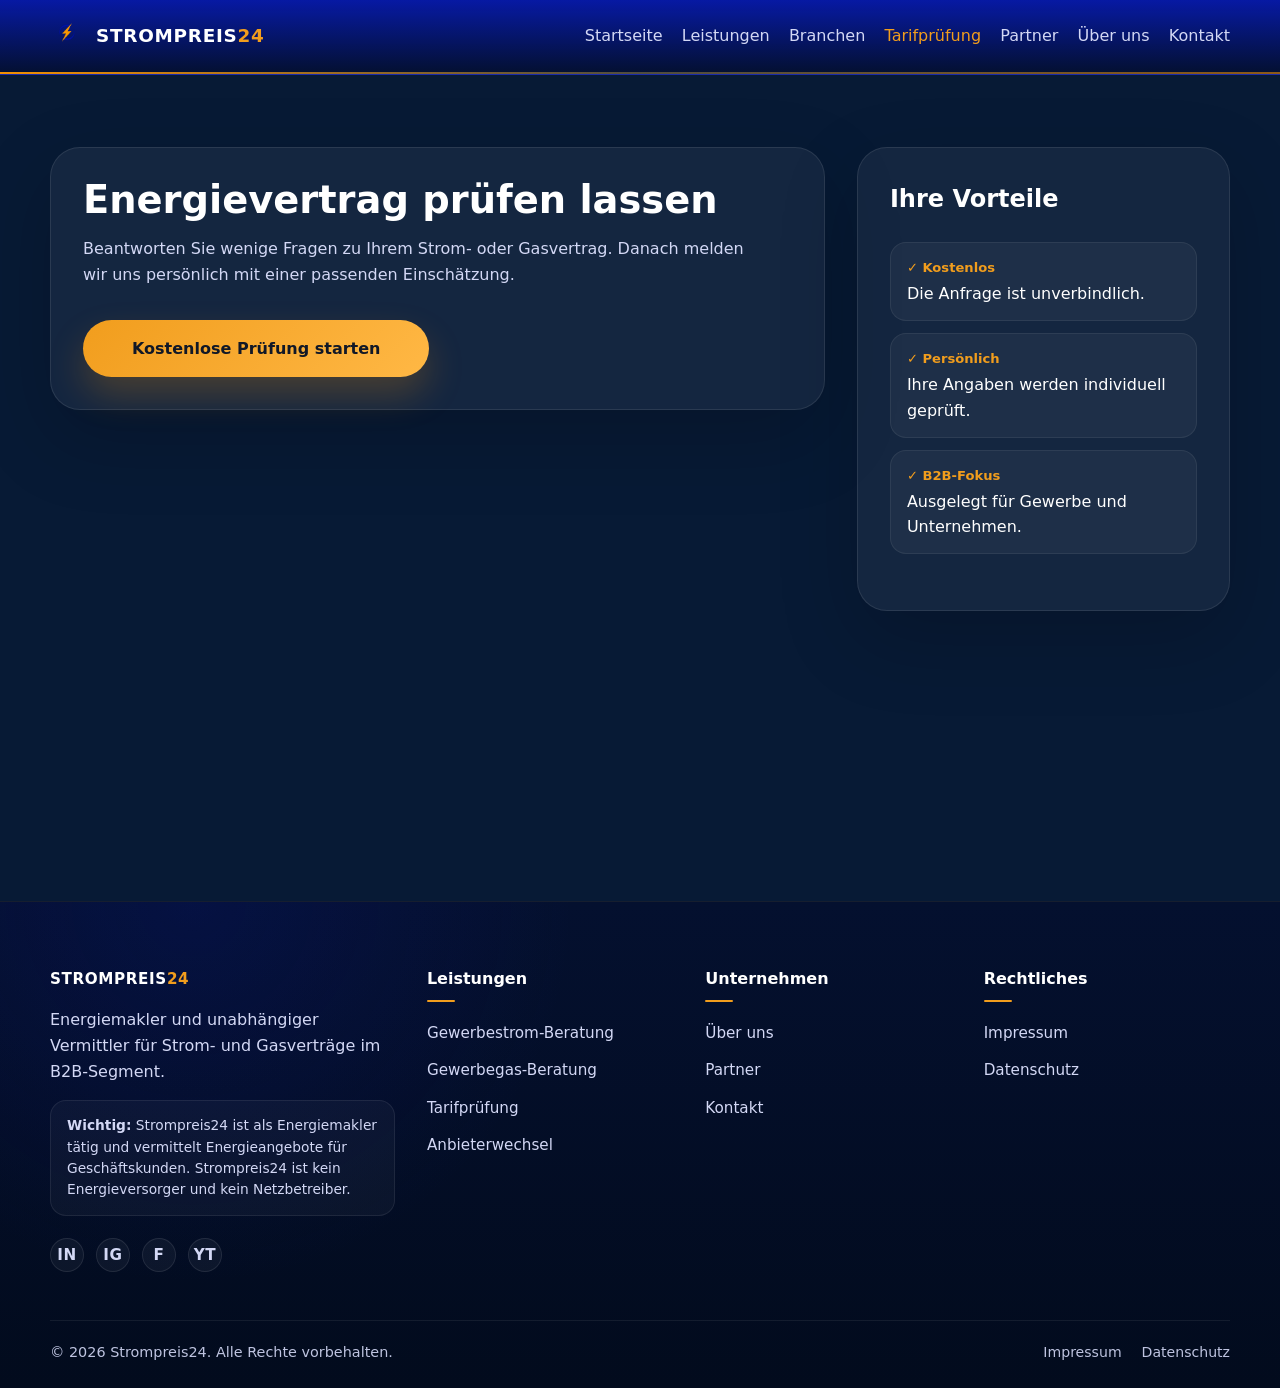
==== tarifpruefung.html @ 6628394e "Initial commit" ====
<!DOCTYPE html>
<html lang="de">
<head>
  <meta charset="UTF-8">
  <meta name="viewport" content="width=device-width, initial-scale=1.0">
  <title>Strompreis24 | Tarifprüfung für Geschäftskunden</title>
  <link rel="stylesheet" href="assets/css/style.css">
</head>
<body data-page="tarifpruefung">
  <header class="site-header">
    <div class="container header-inner">
      <a href="index.html" class="brand" aria-label="Strompreis24 Startseite">
        <img src="assets/img/logo-strompreis24-icon.png" alt="Strompreis24 Icon" class="brand-logo-icon">
        <span class="brand-wordmark">
          <span class="brand-wordmark-main">STROMPREIS</span><span class="brand-wordmark-accent">24</span>
        </span>
      </a>
      <button class="nav-toggle" aria-label="Navigation öffnen" aria-expanded="false">
        <span></span>
        <span></span>
        <span></span>
      </button>
      <nav class="site-nav" aria-label="Hauptnavigation">
  <ul>
    <li><a href="index.html">Startseite</a></li>

    <li class="nav-item has-dropdown">
      <a href="leistungen.html" class="nav-link">Leistungen</a>

      <div class="mega-menu">
        <div class="mega-column">
          <h3>Energieberatung</h3>
          <a href="leistungen.html">Gewerbestrom-Beratung</a>
          <a href="leistungen.html">Gewerbegas-Beratung</a>
          <a href="leistungen.html">Stromtarifprüfung für Unternehmen</a>
          <a href="leistungen.html">Gasvertrag prüfen lassen</a>
        </div>

        <div class="mega-column">
          <h3>Optimierung & Wechsel</h3>
          <a href="leistungen.html">Energievertragsoptimierung</a>
          <a href="leistungen.html">Gewerbestrom-Anbieterwechsel</a>
          <a href="leistungen.html">Gewerbegas-Anbieterwechsel</a>
        </div>

        <div class="mega-column">
          <h3>Erweiterte Lösungen</h3>
          <a href="leistungen.html">Photovoltaik-Beratung</a>
          <a href="leistungen.html">Industriespeicher-Beratung</a>
          <a href="leistungen.html">Individuelle B2B-Anfrage</a>
          <a href="leistungen.html" class="mega-cta">Alle Leistungen ansehen →</a>
        </div>
      </div>
    </li>

    <li class="nav-item has-dropdown">
      <a href="branchen.html" class="nav-link">Branchen</a>

      <div class="mega-menu mega-menu-small">
        <div class="mega-column">
          <h3>Zielgruppen</h3>
          <a href="branchen.html">Gewerbe</a>
          <a href="branchen.html">Industrie</a>
          <a href="branchen.html">Handwerk</a>
          <a href="branchen.html">Einzelhandel</a>
        </div>

        <div class="mega-column">
          <h3>Immobilien & Standorte</h3>
          <a href="branchen.html">Immobilienverwaltungen</a>
          <a href="branchen.html">Büro- und Verwaltungsgebäude</a>
          <a href="branchen.html">Filialunternehmen</a>
          <a href="branchen.html">Energieintensive Betriebe</a>
          <a href="branchen.html" class="mega-cta">Alle Branchen ansehen →</a>
        </div>
      </div>
    </li>

    <li class="nav-item has-dropdown">
      <a href="tarifpruefung.html" class="nav-link">Tarifprüfung</a>

      <div class="mega-menu mega-menu-compact">
        <div class="mega-column">
          <h3>Vertragsprüfung</h3>
          <a href="tarifpruefung.html">Stromvertrag prüfen lassen</a>
          <a href="tarifpruefung.html">Gasvertrag prüfen lassen</a>
          <a href="tarifpruefung.html">Neuantrag oder Vertragswechsel</a>
        </div>

        <div class="mega-column">
          <h3>Analyse & Vermittlung</h3>
          <a href="tarifpruefung.html">Verbrauchsdaten analysieren</a>
          <a href="tarifpruefung.html">Anbieterangebote vergleichen lassen</a>
          <a href="tarifpruefung.html">Kostenlose Vertragsprüfung anfragen</a>
          <a href="tarifpruefung.html" class="mega-cta">Vertragsprüfung starten →</a>
        </div>
      </div>
    </li>

    <li><a href="vertriebspartner.html">Partner</a></li>
    <li><a href="ueber-uns.html">Über uns</a></li>
    <li><a href="kontakt.html">Kontakt</a></li>
  </ul>
</nav>
    </div>
  </header>

  <main>
  <section class="section section-light funnel-section">
    <div class="container">
      <div class="funnel-layout" id="energyFunnel">
        <div class="funnel-card">
          <div class="funnel-progress-top" hidden>
            <span id="funnelStepLabel">Schritt 1 von 6</span>
            <div class="funnel-progress-track">
              <div class="funnel-progress-bar" id="funnelProgressBar"></div>
            </div>
          </div>

          <div class="funnel-content" id="funnelContent">
            <h1>Energievertrag prüfen lassen</h1>
            <p>
              Beantworten Sie wenige Fragen zu Ihrem Strom- oder Gasvertrag.
  Danach melden wir uns persönlich mit einer passenden Einschätzung.
            </p>

            <div class="funnel-options">
              <button type="button" class="button button-primary button-large funnel-start-button" data-next="energy" data-value="start">
                Kostenlose Prüfung starten
              </button>
            </div>
          </div>

          <div class="funnel-nav" hidden>
            <button type="button" class="button button-secondary" id="funnelBack" disabled>Zurück</button>
            <button type="button" class="button button-primary" id="funnelNext">Weiter</button>
          </div>
        </div>

        <aside class="funnel-summary funnel-benefits">
          <h2>Ihre Vorteile</h2>

          <div class="summary-list">
            <div class="summary-item">
              <strong>✓ Kostenlos</strong>
              <span>Die Anfrage ist unverbindlich.</span>
            </div>

            <div class="summary-item">
              <strong>✓ Persönlich</strong>
              <span>Ihre Angaben werden individuell geprüft.</span>
            </div>

            <div class="summary-item">
              <strong>✓ B2B-Fokus</strong>
              <span>Ausgelegt für Gewerbe und Unternehmen.</span>
            </div>
          </div>
        </aside>
      </div>
    </div>
  </section>
</main>

  <footer class="site-footer section-dark">
  <div class="container footer-grid">
    <div class="footer-brand">
      <a href="index.html" class="footer-logo">
        <span class="footer-logo-main">STROMPREIS</span><span class="footer-logo-accent">24</span>
      </a>

      <p>Energiemakler und unabhängiger Vermittler für Strom- und Gasverträge im B2B-Segment.</p>

      <p class="disclaimer">
        <strong>Wichtig:</strong> Strompreis24 ist als Energiemakler tätig und vermittelt Energieangebote für Geschäftskunden. Strompreis24 ist kein Energieversorger und kein Netzbetreiber.
      </p>

      <div class="footer-socials" aria-label="Social Media Links">
        <a href="#" aria-label="LinkedIn" class="social-link">in</a>
        <a href="#" aria-label="Instagram" class="social-link">ig</a>
        <a href="#" aria-label="Facebook" class="social-link">f</a>
        <a href="#" aria-label="YouTube" class="social-link">yt</a>
      </div>
    </div>

    <div>
      <h3>Leistungen</h3>
      <ul>
        <li><a href="leistungen.html">Gewerbestrom-Beratung</a></li>
        <li><a href="leistungen.html">Gewerbegas-Beratung</a></li>
        <li><a href="tarifpruefung.html">Tarifprüfung</a></li>
        <li><a href="leistungen.html">Anbieterwechsel</a></li>
      </ul>
    </div>

    <div>
      <h3>Unternehmen</h3>
      <ul>
        <li><a href="ueber-uns.html">Über uns</a></li>
        <li><a href="vertriebspartner.html">Partner</a></li>
        <li><a href="kontakt.html">Kontakt</a></li>
      </ul>
    </div>

    <div>
      <h3>Rechtliches</h3>
      <ul>
        <li><a href="impressum.html">Impressum</a></li>
        <li><a href="datenschutz.html">Datenschutz</a></li>
      </ul>
    </div>
  </div>

  <div class="container footer-bottom">
    <p>© 2026 Strompreis24. Alle Rechte vorbehalten.</p>

    <div class="footer-legal-links">
      <a href="impressum.html">Impressum</a>
      <a href="datenschutz.html">Datenschutz</a>
    </div>
  </div>
</footer>

  <script src="assets/js/main.js"></script>
</body>
</html>
---- assets/css/style.css ----
:root {
  --ci-blue: #0c189b;
  --ci-blue-dark: #06153d;
  --ci-blue-deep: #04102f;
  --ci-orange: #f19d1d;
  --ci-yellow: #d8dc00;
  --ci-white: #ffffff;
  --ci-dark: #111827;

  --bg: var(--ci-blue-deep);
  --bg-dark: var(--ci-blue-dark);
  --surface: #0b2a76;
  --surface-soft: #102f87;
  --text: var(--ci-white);
  --text-muted: #d3d8f5;
  --accent: var(--ci-orange);
  --accent-strong: #ffb347;
  --accent-alt: #ffd15d;
  --border: rgba(255, 255, 255, 0.08);
  --shadow: 0 28px 80px rgba(0, 0, 0, 0.18);
}

* {
  box-sizing: border-box;
}

html {
  scroll-behavior: smooth;
}

body {
  margin: 0;
  font-family: Inter, ui-sans-serif, system-ui, -apple-system, BlinkMacSystemFont, "Segoe UI", sans-serif;
  background: linear-gradient(180deg, var(--ci-blue-dark) 0%, var(--ci-blue-deep) 100%);
  color: var(--text);
  line-height: 1.6;
}

img {
  max-width: 100%;
  display: block;
}

a {
  color: inherit;
  text-decoration: none;
}

button,
input,
select,
textarea {
  font: inherit;
}

.container {
  width: min(1180px, calc(100% - 2rem));
  margin: 0 auto;
}

.site-header {
  position: sticky;
  top: 0;
  z-index: 20;
  backdrop-filter: blur(14px);
  background: linear-gradient(180deg, rgba(7, 26, 168, 0.96) 0%, rgba(4, 16, 47, 0.92) 100%);
  border-bottom: 1px solid rgba(255, 255, 255, 0.08);
}

.site-header::after {
  content: "";
  display: block;
  height: 2px;
  background: linear-gradient(90deg, rgba(255, 152, 0, 0.95), rgba(255, 217, 93, 0.3), rgba(255, 152, 0, 0.55));
}

.header-inner {
  display: flex;
  align-items: center;
  justify-content: space-between;
  gap: 1rem;
  padding: 0.65rem 0;
  min-height: 72px;
  position: relative;
}

.site-header .brand {
    display: inline-flex;
    align-items: center;
    gap: 0.75rem;
    text-decoration: none;
    background: none;
    border-radius: 0;
    padding: 0;
    box-shadow: none;
    flex-shrink: 0;
  }

  .site-header .brand-logo-icon {
  width: 34px;
  height: 34px;
  object-fit: contain;
  display: block;
  padding: 0;
  border-radius: 0;
  background: transparent;
  box-shadow: none;
}

  .site-header .brand-wordmark {
    display: inline-flex;
    align-items: baseline;
    font-weight: 900;
    letter-spacing: 0.04em;
    line-height: 1;
    font-size: 1.15rem;
  }

  .site-header .brand-wordmark-main {
    color: #ffffff;
  }

  .site-header .brand-wordmark-accent {
    color: var(--ci-orange);
}

.brand-logo {
  width: 180px;
  max-height: 54px;
  object-fit: contain;
  display: block;
}

.brand-text {
  display: none;
}

.menu-toggle,
.nav-toggle {
  display: none;
  border: 0;
  background: transparent;
  cursor: pointer;
  padding: 0.45rem;
  color: var(--text);
  flex-shrink: 0;
}

.menu-toggle span,
.nav-toggle span {
  display: block;
  width: 2rem;
  height: 0.18rem;
  margin: 0.4rem 0;
  background: var(--text);
  transition: transform 0.25s ease, opacity 0.25s ease;
}

.menu-toggle.open span:nth-child(1),
.nav-toggle.open span:nth-child(1) {
  transform: rotate(45deg) translateY(0.8rem);
}

.menu-toggle.open span:nth-child(2),
.nav-toggle.open span:nth-child(2) {
  opacity: 0;
}

.menu-toggle.open span:nth-child(3),
.nav-toggle.open span:nth-child(3) {
  transform: rotate(-45deg) translateY(-0.8rem);
}

.site-nav,
.main-nav {
  display: flex;
  flex-grow: 1;
  justify-content: flex-end;
}

.site-nav ul,
.main-nav ul {
  display: flex;
  gap: 1.2rem;
  list-style: none;
  margin: 0;
  padding: 0;
}

.site-nav a,
.main-nav a {
  color: var(--text-muted);
  transition: color 0.2s ease, transform 0.2s ease;
}

.site-nav a:hover,
.main-nav a:hover,
.site-nav a.active,
.main-nav a.active {
  color: var(--accent);
}


.nav-toggle {
  display: none;
  border: 0;
  background: transparent;
  cursor: pointer;
  padding: 0.5rem;
  color: var(--text);
  flex-shrink: 0;
}

.nav-toggle span {
  display: block;
  width: 2rem;
  height: 0.18rem;
  margin: 0.4rem 0;
  background: var(--text);
  transition: transform 0.3s ease;
}

.nav-toggle.open span:nth-child(1) {
  transform: rotate(45deg) translateY(0.8rem);
}

.nav-toggle.open span:nth-child(2) {
  opacity: 0;
}

.nav-toggle.open span:nth-child(3) {
  transform: rotate(-45deg) translateY(-0.8rem);
}

.site-nav {
  display: flex;
  flex-grow: 1;
  justify-content: flex-end;
}

.site-nav ul {
  display: flex;
  gap: 1.2rem;
  list-style: none;
  margin: 0;
  padding: 0;
}

.site-nav a {
  color: var(--text-muted);
  transition: color 0.2s ease;
}

.site-nav a:hover,
.site-nav a.active {
  color: var(--accent);
}

.section {
  padding: 4.5rem 0;
}

.section-light {
  background: #071a35;
}

.section-dark {
  background: #021127;
}

.hero {
  padding-top: 5rem;
  padding-bottom: 5rem;
}

.hero-grid {
  display: grid;
  grid-template-columns: 1.2fr 0.8fr;
  gap: 2rem;
  align-items: center;
}

.hero-copy {
  max-width: 540px;
}

.eyebrow {
  display: inline-flex;
  align-items: center;
  gap: 0.5rem;
  color: var(--accent);
  text-transform: uppercase;
  letter-spacing: 0.16em;
  font-size: 0.8rem;
  margin-bottom: 1rem;
}

.hero h1 {
  font-size: clamp(2.6rem, 4vw, 4rem);
  margin: 0;
  line-height: 1.02;
}

.hero p {
  margin: 1.5rem 0 2rem;
  max-width: 44rem;
  color: var(--text-muted);
}

.hero-actions {
  display: flex;
  flex-wrap: wrap;
  gap: 1rem;
}

.button {
  display: inline-flex;
  align-items: center;
  justify-content: center;
  border-radius: 999px;
  padding: 1rem 1.8rem;
  font-weight: 700;
  transition: transform 0.2s ease, box-shadow 0.2s ease;
  border: none;
  cursor: pointer;
}

.button:hover {
  transform: translateY(-2px);
}

.button-primary {
  background: linear-gradient(135deg, var(--ci-orange), #ffb845);
  color: var(--ci-dark);
  box-shadow: 0 18px 36px rgba(255, 152, 0, 0.22);
}

.button-primary:hover,
.button-primary:focus-visible {
  background: linear-gradient(135deg, #e57600, #ffc06c);
  transform: translateY(-1px);
}

.button-secondary {
  background: transparent;
  border: 1px solid rgba(255, 255, 255, 0.14);
  color: var(--text);
}

.button-secondary:hover,
.button-secondary:focus-visible {
  background: rgba(255, 255, 255, 0.08);
}


.button-large {
  min-width: 240px;
}

.hero-card {
  background: rgba(255, 255, 255, 0.04);
  border: 1px solid rgba(255, 255, 255, 0.08);
  border-radius: 30px;
  padding: 2rem;
  box-shadow: var(--shadow);
}

.card-highlights {
  display: grid;
  gap: 1.2rem;
}

.card-highlights h3 {
  margin: 0 0 0.5rem;
}

.card-highlights p {
  margin: 0;
  color: var(--text-muted);
}

.card-stats {
  display: grid;
  grid-template-columns: repeat(2, minmax(0, 1fr));
  gap: 1rem;
  margin-top: 2rem;
}

.card-stats div {
  background: rgba(255, 255, 255, 0.06);
  padding: 1rem;
  border-radius: 20px;
}

.card-stats strong {
  display: block;
  font-size: 1.65rem;
  margin-bottom: 0.35rem;
}

.section-intro {
  text-align: center;
  max-width: 720px;
  margin: 0 auto 3rem;
}

.section-intro h2 {
  margin: 1rem 0 0.75rem;
  font-size: clamp(2.2rem, 3vw, 3rem);
}

.section-intro p {
  margin: 0;
  color: var(--text-muted);
}

.feature-grid,
.benefits-grid,
.testimonials-grid,
.offer-grid,
.comparison-grid,
.stats-grid,
.form-grid,
.values-grid,
.contact-grid {
  display: grid;
  gap: 1.5rem;
}

.feature-grid,
.offer-grid,
.comparison-grid,
.benefits-grid,
.testimonials-grid,
.stats-grid,
.values-grid {
  grid-template-columns: repeat(3, minmax(0, 1fr));
}

.comparison-grid,
.contact-grid {
  grid-template-columns: repeat(2, minmax(0, 1fr));
}

.form-grid {
  grid-template-columns: 1.1fr 0.9fr;
  align-items: start;
}

.offer-card,
.comparison-card,
.feature-card,
.benefit-card,
.testimonial-card,
.process-card,
.process-step,
.cta-banner,
.footer-grid > div,
.form-card,
.highlight-card,
.map-placeholder,
.values-card {
  background: rgba(255, 255, 255, 0.05);
  border: 1px solid rgba(255, 255, 255, 0.08);
  border-radius: 28px;
  padding: 2rem;
}

.offer-card h3,
.comparison-card h3,
.feature-card h3,
.benefit-card h3,
.testimonial-card h3,
.values-card h3,
.highlight-card h3 {
  margin-top: 0;
}

.offer-card p,
.comparison-card p,
.feature-card p,
.benefit-card p,
.testimonial-card p,
.values-card p,
.highlight-card p {
  color: var(--text-muted);
}

.comparison-card {
  display: grid;
  gap: 1rem;
}

.comparison-card span {
  display: inline-flex;
  padding: 0.35rem 0.8rem;
  background: rgba(255, 152, 0, 0.14);
  color: var(--accent);
  border-radius: 999px;
  font-size: 0.9rem;
  width: fit-content;
}

.stats-grid {
  grid-template-columns: repeat(4, minmax(0, 1fr));
}

.form-card {
  position: sticky;
  top: 1.5rem;
  align-self: start;
}

.form-card > h2 {
  margin-top: 0;
}

.form-grid input,
.form-grid select,
.form-grid textarea,
.form-card input,
.form-card select,
.form-card textarea,
.form-field input,
.form-field select,
.form-field textarea {
  width: 100%;
  border: 1px solid rgba(255, 255, 255, 0.14);
  border-radius: 18px;
  background: rgba(255, 255, 255, 0.04);
  color: var(--text);
  padding: 1rem 1.1rem;
  margin-top: 0.75rem;
}

.form-field label {
  display: block;
  font-weight: 600;
}

.form-field textarea {
  min-height: 130px;
  resize: vertical;
}

.form-row,
.checkbox-field {
  display: grid;
  gap: 0.75rem;
  margin-bottom: 1rem;
}

.checkbox-field label {
  display: inline-flex;
  align-items: center;
  gap: 0.75rem;
  font-weight: 500;
  color: var(--text-muted);
}

.checkbox-field input[type="checkbox"] {
  width: 1rem;
  height: 1rem;
  accent-color: var(--accent);
}

.form-success {
  margin-top: 1.2rem;
  padding: 1.25rem 1.5rem;
  border-radius: 22px;
  background: rgba(45, 125, 210, 0.16);
  border: 1px solid rgba(55, 179, 255, 0.22);
  color: #d3f7ff;
}

.plan-toggle {
  display: flex;
  flex-wrap: wrap;
  gap: 0.75rem;
  margin-bottom: 2rem;
}

.plan-toggle button {
  flex: 1;
  min-width: 10rem;
  border: 1px solid rgba(255, 255, 255, 0.12);
  background: rgba(255, 255, 255, 0.04);
  color: var(--text);
  border-radius: 999px;
  padding: 1rem 1.2rem;
  cursor: pointer;
  transition: background 0.2s ease, border-color 0.2s ease;
}

.plan-toggle button.active {
  background: rgba(255, 152, 0, 0.18);
  border-color: rgba(255, 152, 0, 0.36);
  color: var(--accent);
}

.map-placeholder {
  min-height: 280px;
  display: grid;
  place-items: center;
  text-align: center;
  color: var(--text-muted);
}

.map-placeholder::before {
  content: "Kartenplatzhalter";
  font-weight: 700;
  letter-spacing: 0.08em;
}

.values-grid {
  grid-template-columns: repeat(2, minmax(0, 1fr));
}

.values-card {
  min-height: 210px;
}

.highlight-card {
  display: flex;
  flex-direction: column;
  justify-content: center;
  gap: 1rem;
}

.highlight-card strong {
  font-size: 2.1rem;
  display: block;
}

.page-footer-note {
  margin-top: 1rem;
  color: var(--text-muted);
  font-size: 0.95rem;
}

/* Page Header */
.page-header {
  background: linear-gradient(135deg, #021a35 0%, #031a38 100%);
  padding: 4rem 0;
  text-align: center;
}

.page-header h1 {
  margin: 0 0 0.5rem;
  font-size: clamp(2rem, 5vw, 3.5rem);
}

.page-header p {
  color: var(--text-muted);
  margin: 0;
}

/* B2B Components */
.badge-group {
  display: grid;
  gap: 1.2rem;
}

.badge {
  background: rgba(255, 255, 255, 0.05);
  border: 1px solid rgba(255, 255, 255, 0.08);
  border-radius: 20px;
  padding: 1.5rem;
}

.badge strong {
  display: block;
  color: var(--accent);
  margin-bottom: 0.5rem;
}

.badge p {
  margin: 0;
  color: var(--text-muted);
  font-size: 0.95rem;
}

/* Service Cards */
.services-grid,
.branches-grid {
  display: grid;
  grid-template-columns: repeat(3, minmax(0, 1fr));
  gap: 1.5rem;
}

.service-card,
.branch-card {
  background: rgba(255, 255, 255, 0.04);
  border: 1px solid rgba(255, 255, 255, 0.08);
  border-radius: 24px;
  padding: 2rem;
  display: flex;
  flex-direction: column;
  gap: 1rem;
}

.service-card h3,
.branch-card h3 {
  margin: 0;
  font-size: 1.3rem;
}

.service-card p,
.branch-card p {
  color: var(--text-muted);
  margin: 0;
  flex-grow: 1;
}

.button-small {
  align-self: flex-start;
  padding: 0.75rem 1.5rem;
  font-size: 0.95rem;
}

/* Split Content */
.split-content {
  display: grid;
  grid-template-columns: 1fr 1fr;
  gap: 2rem;
  align-items: center;
}

.split-content.reverse {
  grid-template-columns: 1fr 1fr;
  direction: rtl;
}

.split-content.reverse > * {
  direction: ltr;
}

.highlight-box {
  background: rgba(255, 255, 255, 0.05);
  border: 1px solid rgba(255, 255, 255, 0.08);
  border-radius: 24px;
  padding: 2rem;
}

.highlight-box h3 {
  margin-top: 0;
  font-size: 1.3rem;
}

.highlight-box ul {
  margin: 1rem 0 0;
  padding-left: 1.5rem;
}

.highlight-box li {
  margin-bottom: 0.8rem;
  color: var(--text-muted);
  line-height: 1.6;
}

/* Notice Box */
.notice {
  background: rgba(255, 152, 0, 0.1);
  border: 1px solid rgba(255, 152, 0, 0.22);
  border-radius: 24px;
  padding: 2rem;
  text-align: center;
}

.notice h3 {
  margin-top: 0;
  color: var(--accent);
}

.notice p {
  color: var(--text-muted);
  margin: 0;
}

/* Checkbox Group */
.checkbox-group {
  display: grid;
  gap: 0.75rem;
  margin-top: 0.75rem;
}

.checkbox-group label {
  display: flex;
  align-items: center;
  gap: 0.75rem;
  font-weight: 500;
  color: var(--text);
}

.checkbox-group input[type="checkbox"] {
  width: 1.1rem;
  height: 1.1rem;
  accent-color: var(--accent);
  cursor: pointer;
}

/* Optional Text */
.optional {
  font-size: 0.85rem;
  color: var(--text-muted);
  font-weight: normal;
}

/* Hero Subtitle */
.hero-subtitle {
  font-size: 1.5rem;
  margin: 0.5rem 0 1rem;
  color: var(--accent);
  font-weight: 600;
}

/* Disclaimer */
.disclaimer {
  font-size: 0.9rem;
  margin-top: 1rem;
}

@media (max-width: 980px) {
  .form-grid,
  .values-grid,
  .comparison-grid,
  .contact-grid,
  .split-content,
  .split-content.reverse {
    grid-template-columns: 1fr;
  }

  .services-grid,
  .branches-grid {
    grid-template-columns: repeat(2, minmax(0, 1fr));
  }

  .stats-grid {
    grid-template-columns: repeat(2, minmax(0, 1fr));
  }
}

@media (max-width: 760px) {
  .nav-toggle {
    display: flex;
    align-items: center;
    justify-content: center;
    gap: 0.4rem;
    flex-direction: column;
  }
.site-header .brand-logo-icon {
  width: 30px;
  height: 30px;
  object-fit: contain;
  display: block;
  padding: 0;
  border-radius: 0;
  background: transparent;
  box-shadow: none;
}
  .site-nav {
    position: absolute;
    top: 100%;
    left: 0;
    right: 0;
    background: rgba(3, 26, 56, 0.95);
    border-bottom: 1px solid rgba(255, 255, 255, 0.08);
    padding: 1.5rem 0;
    display: none;
    max-height: 0;
    overflow: hidden;
    transition: max-height 0.3s ease;
  }

  .site-nav.open {
    display: flex;
    max-height: 500px;
  }

  .site-nav ul {
    flex-direction: column;
    gap: 0;
    width: 100%;
  }

  .site-nav li {
    border-bottom: 1px solid rgba(255, 255, 255, 0.04);
  }

  .site-nav a {
    display: block;
    padding: 1rem;
    padding-left: 2rem;
  }

  .site-header .brand {
    padding: 0;
    border-radius: 0;
  }

  

  .site-header .brand-wordmark {
    font-size: 1rem;
  }

  .brand-logo {
    width: 135px;
    max-height: 44px;
    object-fit: contain;
  }

  .header-inner {
    padding: 0.65rem 0;
    min-height: 68px;
  }

  .hero-grid,
  .footer-grid,
  .feature-grid,
  .offer-grid,
  .comparison-grid,
  .benefits-grid,
  .testimonials-grid,
  .form-grid,
  .values-grid,
  .contact-grid,
  .split-content,
  .split-content.reverse,
  .services-grid,
  .branches-grid {
    grid-template-columns: 1fr;
  }

  .form-card {
    position: static;
    top: auto;
  }

  .button {
    width: 100%;
  }

  .button-small {
    width: 100%;
  }

  .page-header {
    padding: 2.5rem 0;
  }

  .page-header h1 {
    font-size: 1.8rem;
  }
}

@media (max-width: 520px) {
  .hero h1 {
    font-size: 2.4rem;
  }

  .cta-banner {
    flex-direction: column;
    align-items: stretch;
  }
}
/* Manual Mega Dropdown - Leistungen */
.site-header {
  position: sticky;
  top: 0;
  z-index: 1000;
}

.header-inner {
  position: relative;
}

.nav-item {
  position: relative;
}

.has-dropdown {
  display: inline-flex;
  align-items: center;
}

.mega-menu {
  position: absolute;
  top: calc(100% + 22px);
  left: 50%;
  transform: translateX(-50%) translateY(10px);
  width: min(920px, calc(100vw - 48px));
  background: #ffffff;
  color: #111827;
  border-radius: 18px;
  padding: 28px;
  display: grid;
  grid-template-columns: repeat(3, 1fr);
  gap: 24px;
  box-shadow: 0 24px 70px rgba(0, 0, 0, 0.28);
  border: 1px solid rgba(12, 24, 155, 0.12);
  opacity: 0;
  visibility: hidden;
  pointer-events: none;
  transition: opacity 0.18s ease, transform 0.18s ease, visibility 0.18s ease;
}

.has-dropdown:hover .mega-menu,
.has-dropdown:focus-within .mega-menu {
  opacity: 1;
  visibility: visible;
  pointer-events: auto;
  transform: translateX(-50%) translateY(0);
}

.mega-column h3 {
  color: #0c189b;
  font-size: 0.9rem;
  margin-bottom: 14px;
  font-weight: 800;
}

.mega-column a {
  display: block;
  color: #27324a;
  text-decoration: none;
  padding: 8px 0;
  font-size: 0.95rem;
  line-height: 1.35;
}

.mega-column a:hover {
  color: #f19d1d;
}

.mega-cta {
  margin-top: 12px;
  color: #f19d1d !important;
  font-weight: 800;
}

/* Mobile: Dropdown im normalen Menü verstecken, damit nichts kaputtgeht */
@media (max-width: 760px) {
  .has-dropdown {
    display: block;
  }

  .mega-menu {
    display: none;
  }
}
/* Smaller Mega Dropdown Variants */
.mega-menu-small,
.mega-menu-compact {
  grid-template-columns: repeat(2, 1fr);
  width: min(680px, calc(100vw - 48px));
}

.mega-menu-compact {
  width: min(620px, calc(100vw - 48px));
}

/* Make dropdowns feel consistent */
.mega-menu::before {
  content: "";
  position: absolute;
  top: -10px;
  left: 50%;
  width: 18px;
  height: 18px;
  background: #ffffff;
  transform: translateX(-50%) rotate(45deg);
  border-left: 1px solid rgba(12, 24, 155, 0.08);
  border-top: 1px solid rgba(12, 24, 155, 0.08);
}

/* Keep dropdown above hero */
.mega-menu {
  z-index: 999;
}

/* Orange active hover line feel */
.has-dropdown > .nav-link {
  position: relative;
}

.has-dropdown:hover > .nav-link::after,
.has-dropdown:focus-within > .nav-link::after {
  content: "";
  position: absolute;
  left: 0;
  right: 0;
  bottom: -8px;
  height: 2px;
  background: #f19d1d;
  border-radius: 999px;
}
/* Footer Upgrade */
.site-footer {
  padding: 4rem 0 1.5rem;
  border-top: 1px solid rgba(255, 255, 255, 0.08);
}

.site-footer .footer-grid {
  display: grid;
  grid-template-columns: 1.4fr 1fr 1fr 1fr;
  gap: 2rem;
  align-items: start;
}

.site-footer .footer-grid > div {
  background: transparent;
  border: 0;
  border-radius: 0;
  padding: 0;
}

.footer-logo {
  display: inline-flex;
  align-items: baseline;
  font-size: 1.35rem;
  font-weight: 900;
  letter-spacing: 0.04em;
  margin-bottom: 1rem;
}

.footer-logo-main {
  color: #ffffff;
}

.footer-logo-accent {
  color: var(--ci-orange);
}

.site-footer h3 {
  margin: 0 0 1rem;
  font-size: 1rem;
  color: #ffffff;
}

.site-footer p {
  margin: 0 0 1rem;
  color: var(--text-muted);
}

.site-footer ul {
  list-style: none;
  margin: 0;
  padding: 0;
}

.site-footer li {
  margin-bottom: 0.65rem;
}

.site-footer a {
  color: var(--text-muted);
  transition: color 0.2s ease;
}

.site-footer a:hover {
  color: var(--ci-orange);
}

.footer-socials {
  display: flex;
  gap: 0.75rem;
  margin-top: 1.25rem;
}

.social-link {
  width: 36px;
  height: 36px;
  display: inline-flex;
  align-items: center;
  justify-content: center;
  border-radius: 999px;
  background: rgba(255, 255, 255, 0.06);
  border: 1px solid rgba(255, 255, 255, 0.1);
  color: var(--text-muted);
  font-size: 0.8rem;
  font-weight: 800;
  text-transform: uppercase;
  transition: background 0.2s ease, color 0.2s ease, transform 0.2s ease;
}

.social-link:hover {
  background: var(--ci-orange);
  color: var(--ci-dark);
  transform: translateY(-2px);
}

.footer-bottom {
  display: flex;
  justify-content: space-between;
  gap: 1rem;
  margin-top: 3rem;
  padding-top: 1.25rem;
  border-top: 1px solid rgba(255, 255, 255, 0.08);
  color: var(--text-muted);
  font-size: 0.9rem;
}

.footer-bottom p {
  margin: 0;
}

.footer-legal-links {
  display: flex;
  gap: 1.25rem;
}

@media (max-width: 760px) {
  .site-footer .footer-grid {
    grid-template-columns: 1fr;
  }

  .footer-bottom {
    flex-direction: column;
  }

  .footer-legal-links {
    flex-wrap: wrap;
  }
}
/* Footer Fine Polish */
.site-footer {
  background:
    radial-gradient(circle at 15% 0%, rgba(12, 24, 155, 0.18), transparent 32%),
    linear-gradient(180deg, #04102f 0%, #020b1d 100%);
}

.footer-brand {
  max-width: 360px;
}

.footer-logo {
  margin-bottom: 1rem;
}

.site-footer .disclaimer {
  margin-top: 1rem;
  padding: 0.9rem 1rem;
  border-radius: 16px;
  background: rgba(255, 255, 255, 0.035);
  border: 1px solid rgba(255, 255, 255, 0.08);
  font-size: 0.86rem;
  line-height: 1.55;
}

.site-footer h3 {
  position: relative;
  padding-bottom: 0.65rem;
  margin-bottom: 1.1rem;
}

.site-footer h3::after {
  content: "";
  position: absolute;
  left: 0;
  bottom: 0;
  width: 28px;
  height: 2px;
  border-radius: 999px;
  background: var(--ci-orange);
}

.site-footer li {
  margin-bottom: 0.75rem;
}

.site-footer a {
  font-size: 0.95rem;
}

.site-footer ul a {
  display: inline-flex;
  transform: translateX(0);
  transition: color 0.2s ease, transform 0.2s ease;
}

.site-footer ul a:hover {
  transform: translateX(3px);
}

.footer-socials {
  margin-top: 1.35rem;
}

.social-link {
  width: 34px;
  height: 34px;
  background: rgba(255, 255, 255, 0.045);
  border-color: rgba(255, 255, 255, 0.09);
  font-size: 0.72rem;
  letter-spacing: 0.04em;
}

.social-link:hover {
  box-shadow: 0 10px 24px rgba(241, 157, 29, 0.18);
}

.footer-bottom {
  opacity: 0.9;
}

.footer-legal-links a {
  font-size: 0.88rem;
}
/* Energy Funnel */
.funnel-section {
  min-height: calc(100vh - 74px);
}

.funnel-layout {
  display: grid;
  grid-template-columns: minmax(0, 1.35fr) minmax(280px, 0.65fr);
  gap: 2rem;
  align-items: start;
}

.funnel-card,
.funnel-summary {
  background: rgba(255, 255, 255, 0.055);
  border: 1px solid rgba(255, 255, 255, 0.09);
  border-radius: 30px;
  padding: 2rem;
  box-shadow: var(--shadow);
}

.funnel-progress-top {
  margin-bottom: 2rem;
}

#funnelStepLabel {
  display: block;
  margin-bottom: 0.75rem;
  color: var(--text-muted);
  font-weight: 700;
}

.funnel-progress-track {
  height: 8px;
  border-radius: 999px;
  overflow: hidden;
  background: rgba(255, 255, 255, 0.1);
}

.funnel-progress-bar {
  width: 16.66%;
  height: 100%;
  border-radius: 999px;
  background: linear-gradient(135deg, var(--ci-orange), #ffb845);
  transition: width 0.25s ease;
}

.funnel-content h1 {
  margin: 0 0 1rem;
  font-size: clamp(2rem, 3vw, 3.2rem);
  line-height: 1.05;
}

.funnel-content p {
  color: var(--text-muted);
  max-width: 680px;
}

.funnel-options {
  display: grid;
  grid-template-columns: repeat(2, minmax(0, 1fr));
  gap: 1rem;
  margin-top: 2rem;
}

.funnel-option {
  border: 1px solid rgba(255, 255, 255, 0.12);
  background: rgba(255, 255, 255, 0.055);
  color: var(--text);
  border-radius: 22px;
  padding: 1.15rem 1.25rem;
  text-align: left;
  cursor: pointer;
  font-weight: 700;
  transition: border-color 0.2s ease, background 0.2s ease, transform 0.2s ease;
}

.funnel-option:hover,
.funnel-option.selected {
  border-color: rgba(241, 157, 29, 0.65);
  background: rgba(241, 157, 29, 0.13);
  transform: translateY(-2px);
}

.funnel-form {
  display: grid;
  gap: 1rem;
  margin-top: 1.5rem;
}

.funnel-form input,
.funnel-form textarea {
  width: 100%;
  border: 1px solid rgba(255, 255, 255, 0.14);
  border-radius: 18px;
  background: rgba(255, 255, 255, 0.045);
  color: var(--text);
  padding: 1rem 1.1rem;
}

.funnel-form textarea {
  min-height: 120px;
  resize: vertical;
}

.funnel-nav {
  display: flex;
  gap: 1rem;
  margin-top: 2rem;
}

.funnel-nav .button {
  width: auto;
}

.funnel-summary {
  position: sticky;
  top: 110px;
}

.funnel-summary h2 {
  margin-top: 0;
}

.summary-list {
  display: grid;
  gap: 0.75rem;
  margin: 1.5rem 0;
}

.summary-item {
  padding: 0.85rem 1rem;
  border-radius: 16px;
  background: rgba(255, 255, 255, 0.045);
  border: 1px solid rgba(255, 255, 255, 0.07);
}

.summary-item strong {
  display: block;
  color: var(--ci-orange);
  font-size: 0.82rem;
  margin-bottom: 0.2rem;
}

@media (max-width: 900px) {
  .funnel-layout {
    grid-template-columns: 1fr;
  }

  .funnel-summary {
    position: static;
  }
}

@media (max-width: 620px) {
  .funnel-options {
    grid-template-columns: 1fr;
  }

  .funnel-card,
  .funnel-summary {
    padding: 1.4rem;
    border-radius: 24px;
  }

  .funnel-nav {
    flex-direction: column;
  }

  .funnel-nav .button {
    width: 100%;
  }
}
.funnel-nav[hidden] {
  display: none !important;
}
.funnel-progress-top[hidden] {
  display: none !important;
}
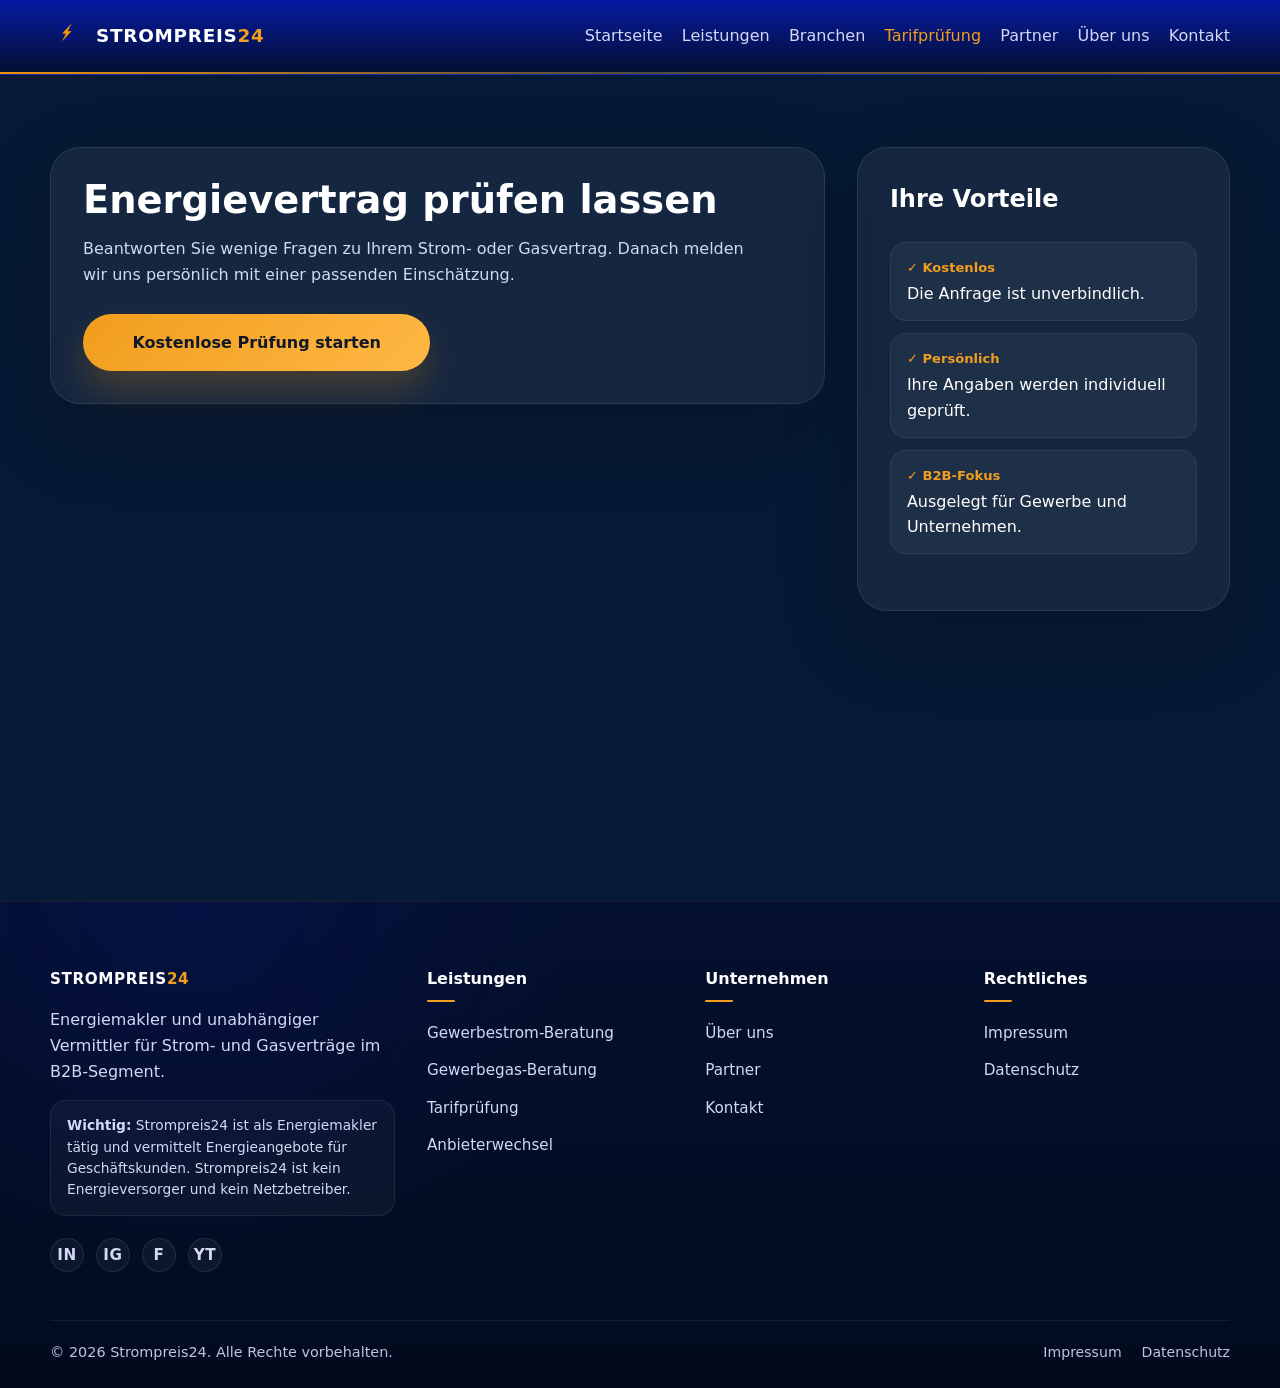
==== commit be65961d: "Update Projekt" ====
--- a/tarifpruefung.html
+++ b/tarifpruefung.html
@@ -117,19 +117,21 @@
             </div>
           </div>
 
-          <div class="funnel-content" id="funnelContent">
-            <h1>Energievertrag prüfen lassen</h1>
-            <p>
-              Beantworten Sie wenige Fragen zu Ihrem Strom- oder Gasvertrag.
-  Danach melden wir uns persönlich mit einer passenden Einschätzung.
-            </p>
-
-            <div class="funnel-options">
-              <button type="button" class="button button-primary button-large funnel-start-button" data-next="energy" data-value="start">
-                Kostenlose Prüfung starten
-              </button>
-            </div>
-          </div>
+          <form class="funnel-content" id="funnelForm" novalidate>
+  <div id="funnelContent">
+    <h1>Energievertrag prüfen lassen</h1>
+    <p>
+      Beantworten Sie wenige Fragen zu Ihrem Strom- oder Gasvertrag.
+      Danach melden wir uns persönlich mit einer passenden Einschätzung.
+    </p>
+
+    <div class="funnel-options">
+      <button type="button" class="button button-primary button-large funnel-start-button" id="funnelStart">
+        Kostenlose Prüfung starten
+      </button>
+    </div>
+  </div>
+</form>
 
           <div class="funnel-nav" hidden>
             <button type="button" class="button button-secondary" id="funnelBack" disabled>Zurück</button>
@@ -137,10 +139,10 @@
           </div>
         </div>
 
-        <aside class="funnel-summary funnel-benefits">
+        <aside class="funnel-summary funnel-benefits" id="funnelSummaryBox">
           <h2>Ihre Vorteile</h2>
 
-          <div class="summary-list">
+          <div class="summary-list" id="funnelSummaryList">
             <div class="summary-item">
               <strong>✓ Kostenlos</strong>
               <span>Die Anfrage ist unverbindlich.</span>
--- a/assets/css/style.css
+++ b/assets/css/style.css
@@ -1485,4 +1485,129 @@
 }
 .funnel-progress-top[hidden] {
   display: none !important;
+}
+.funnel-options {
+  display: grid;
+  grid-template-columns: repeat(2, minmax(0, 1fr));
+  gap: 14px;
+  margin-top: 26px;
+}
+
+.funnel-option {
+  width: 100%;
+  min-height: 86px;
+  padding: 18px;
+  border-radius: 18px;
+  border: 1px solid rgba(255, 255, 255, 0.14);
+  background: rgba(255, 255, 255, 0.06);
+  color: #ffffff;
+  text-align: left;
+  cursor: pointer;
+}
+
+.funnel-option strong {
+  display: block;
+  font-size: 18px;
+  margin-bottom: 5px;
+}
+
+.funnel-option span {
+  display: block;
+  color: #d7e3f1;
+  font-size: 14px;
+  line-height: 1.4;
+}
+
+.funnel-option.is-selected {
+  border-color: #f7a51f;
+  box-shadow: 0 0 0 3px rgba(247, 165, 31, 0.18);
+  background: rgba(247, 165, 31, 0.12);
+}
+
+.funnel-fields {
+  display: grid;
+  grid-template-columns: repeat(2, minmax(0, 1fr));
+  gap: 16px;
+  margin-top: 24px;
+}
+
+.funnel-field {
+  display: grid;
+  gap: 8px;
+}
+
+.funnel-field.full {
+  grid-column: 1 / -1;
+}
+
+.funnel-field label {
+  font-weight: 800;
+  color: #ffffff;
+}
+
+.funnel-field input,
+.funnel-field select,
+.funnel-field textarea {
+  width: 100%;
+  border: 1px solid rgba(255, 255, 255, 0.14);
+  background: #0f263f;
+  color: #ffffff;
+  border-radius: 14px;
+  padding: 15px 16px;
+  font: inherit;
+  outline: none;
+}
+
+.funnel-field textarea {
+  min-height: 110px;
+  resize: vertical;
+}
+
+.funnel-field input:focus,
+.funnel-field select:focus,
+.funnel-field textarea:focus {
+  border-color: #f7a51f;
+  box-shadow: 0 0 0 3px rgba(247, 165, 31, 0.14);
+}
+
+.funnel-error {
+  display: none;
+  margin-top: 18px;
+  border: 1px solid rgba(255, 88, 88, 0.45);
+  background: rgba(255, 88, 88, 0.1);
+  color: #ffd7d7;
+  border-radius: 14px;
+  padding: 13px 15px;
+}
+
+.funnel-error.is-visible {
+  display: block;
+}
+
+.funnel-check {
+  display: flex;
+  gap: 12px;
+  align-items: flex-start;
+  margin-top: 20px;
+  color: #d7e3f1;
+  line-height: 1.5;
+}
+
+.funnel-check input {
+  margin-top: 4px;
+}
+
+.funnel-success {
+  border: 1px solid rgba(80, 220, 140, 0.45);
+  background: rgba(80, 220, 140, 0.1);
+  border-radius: 18px;
+  padding: 20px;
+  margin-top: 22px;
+}
+
+@media (max-width: 900px) {
+  .funnel-options,
+  .funnel-fields {
+    grid-template-columns: 1fr;
+  }
 }
